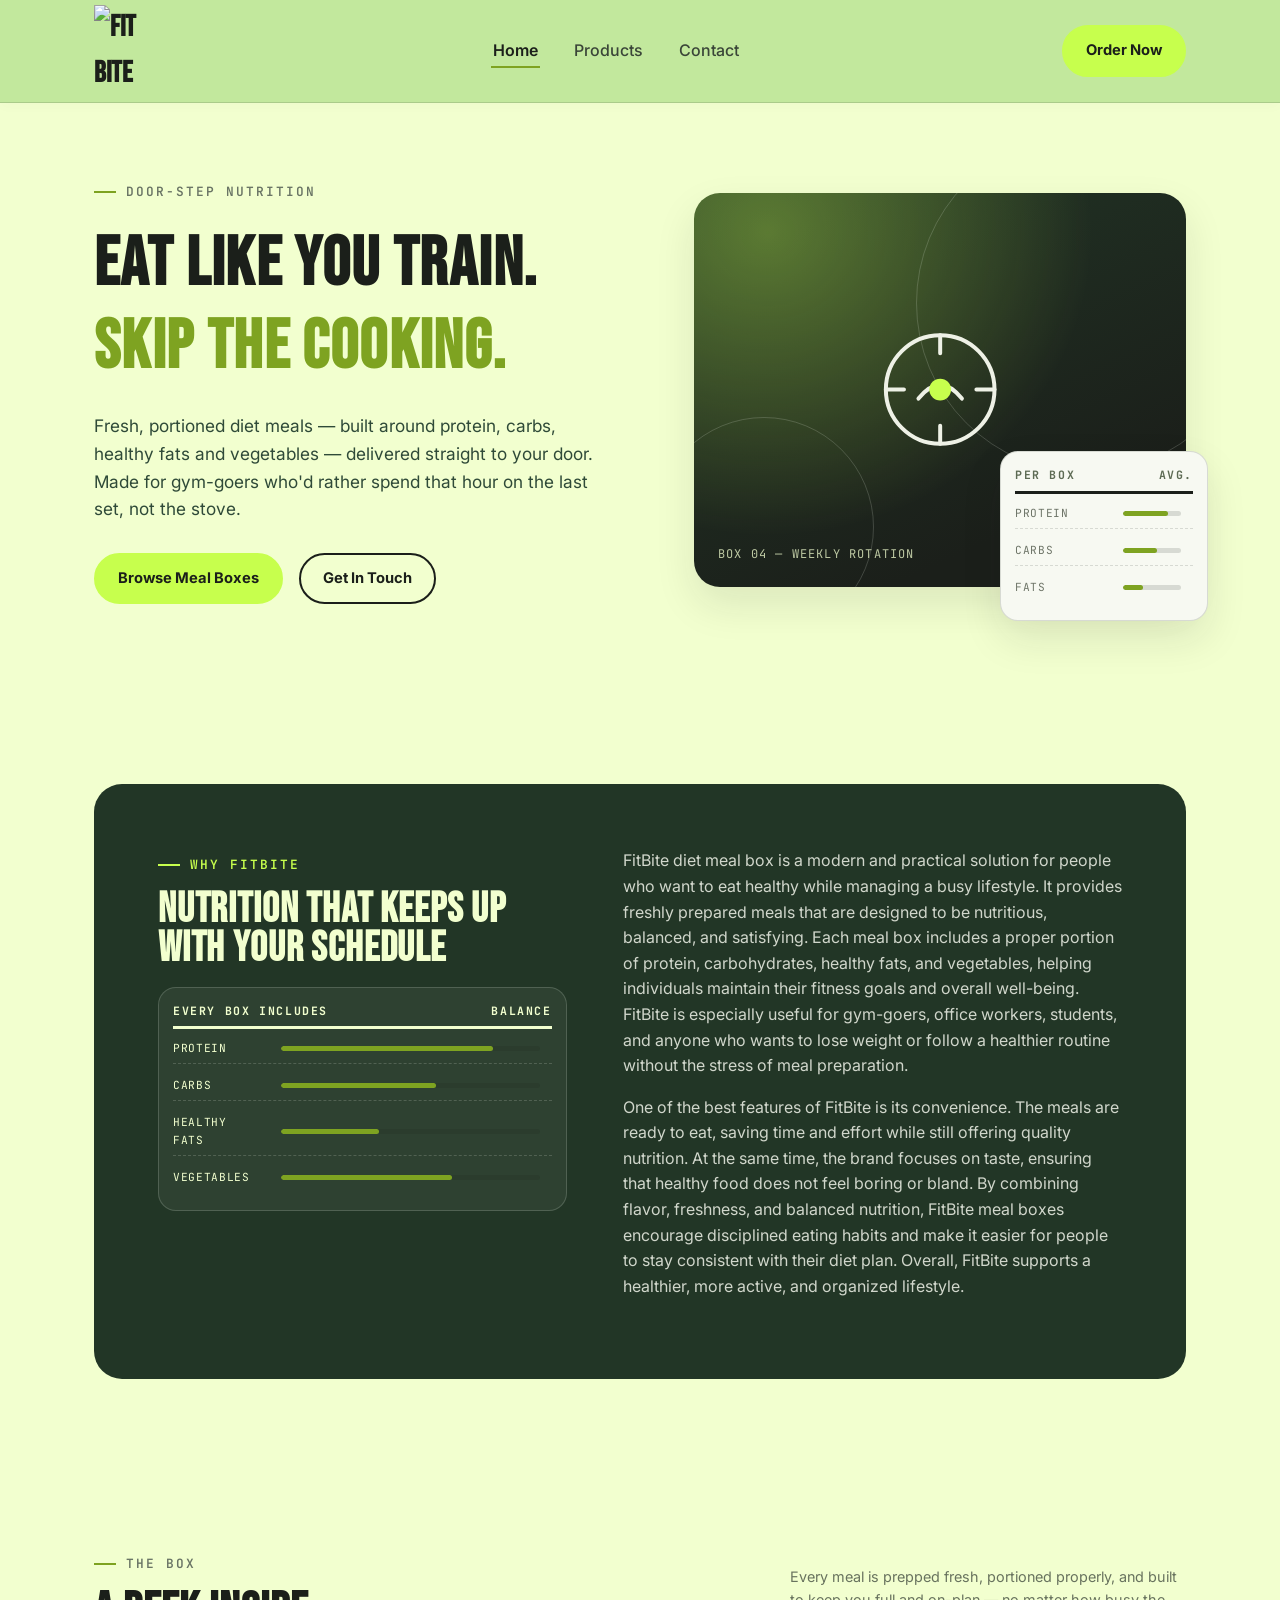
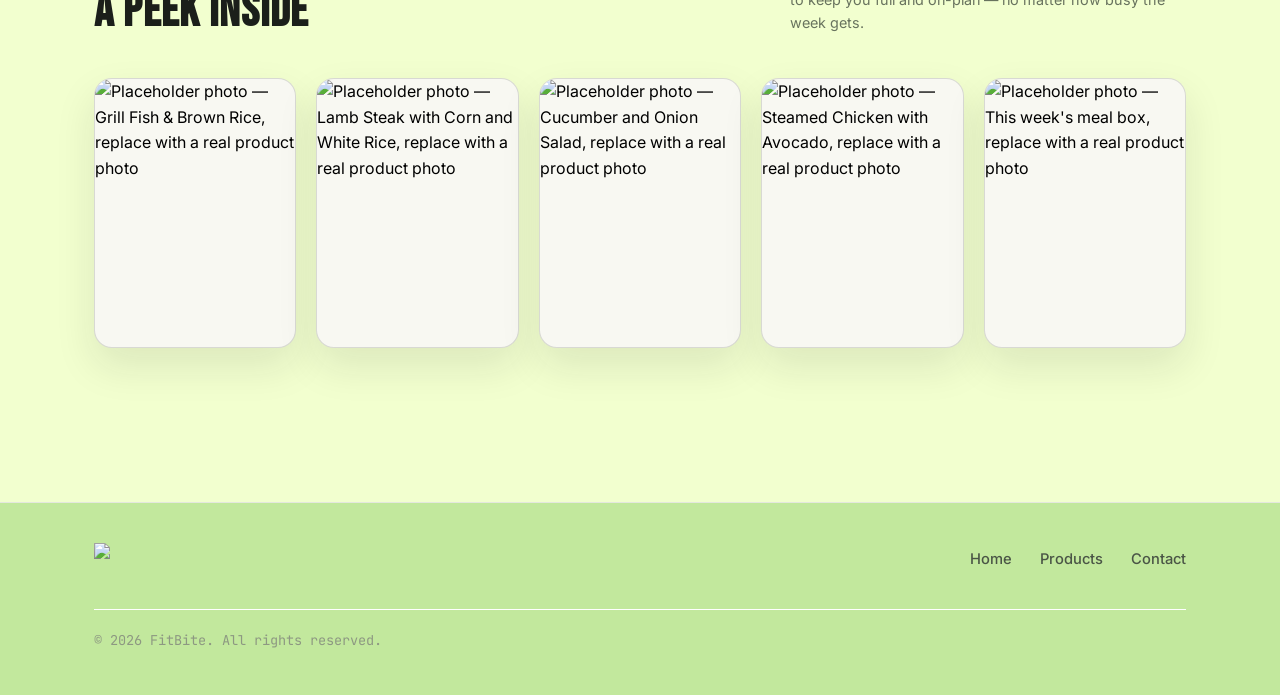
==== index.html @ e974fbd4 "Add files via upload" ====
<!DOCTYPE html>
<html lang="en">
<head>
<meta charset="UTF-8">
<meta name="viewport" content="width=device-width, initial-scale=1.0">
<title>FitBite — Diet Meals, Delivered to Your Door</title>
<link rel="stylesheet" href="styles.css">
</head>
<body>

<header class="site-header">
  <nav class="nav wrap" id="mainNav">
    <a href="index.html" class="logo">
      <img src="images/logo.png" alt="fit bite">
    </a>
    
    <!-- Hamburger button for mobile -->
    <button class="menu-toggle" id="menuToggle" aria-label="Toggle menu">☰</button>

    <ul class="nav-links" id="navLinks">
      <li><a href="index.html"  aria-current="page">Home</a></li>
      <li><a href="product.html">Products</a></li>
      <li><a href="contact.html">Contact</a></li>
    </ul>
    <div class="nav-cta" id="navCta">
      <a href="contact.html" class="btn btn-lime">Order Now</a>
    </div>
  </nav>
</header>

<main>

  <!-- ============================= HERO ============================= -->
  <section class="hero">
    <div class="wrap">
      <div class="hero-copy">
        <span class="eyebrow">Door-Step Nutrition</span>
        <h1>Eat like you train.<br><em>Skip the cooking.</em></h1>
        <p class="hero-sub">Fresh, portioned diet meals — built around protein, carbs, healthy fats and vegetables — delivered straight to your door. Made for gym-goers who'd rather spend that hour on the last set, not the stove.</p>
        <div class="hero-actions">
          <a href="product.html" class="btn btn-lime">Browse Meal Boxes</a>
          <a href="contact.html" class="btn btn-outline">Get In Touch</a>
        </div>
      </div>

      <div class="hero-visual">
        <div class="hero-box">
          <span class="ring r1"></span>
          <span class="ring r2"></span>
          <div class="glyph">
            <svg viewBox="0 0 100 100" fill="none" stroke="#EEF1E6" stroke-width="2.2">
              <circle cx="50" cy="50" r="30"/>
              <path d="M50 20 L50 30 M50 70 L50 80 M20 50 L30 50 M70 50 L80 50" stroke-linecap="round"/>
              <path d="M38 55 Q50 40 62 55" stroke-linecap="round"/>
              <circle cx="50" cy="50" r="6" fill="#C7FF4D" stroke="none"/>
            </svg>
          </div>
          <span class="cap">Box 04 — Weekly Rotation</span>
        </div>

        <div class="hero-macro-float macro-strip">
          <div class="macro-title"><span>Per Box</span><span>Avg.</span></div>
          <div class="macro-row"><span class="k">Protein</span><span class="bal"><span style="width:78%"></span></span></div>
          <div class="macro-row"><span class="k">Carbs</span><span class="bal"><span style="width:58%"></span></span></div>
          <div class="macro-row"><span class="k">Fats</span><span class="bal"><span style="width:34%"></span></span></div>
        </div>
      </div>
    </div>
  </section>

  

  <!-- ============================ ABOUT/STORY ============================ -->
  <section class="section">
    <div class="wrap">
      <div class="story">
        <div class="story-side">
          <span class="eyebrow">Why FitBite</span>
          <h2>Nutrition that keeps up with your schedule</h2>
          <div class="macro-strip">
            <div class="macro-title"><span>Every Box Includes</span><span>Balance</span></div>
            <div class="macro-row"><span class="k">Protein</span><span class="bal"><span style="width:82%"></span></span></div>
            <div class="macro-row"><span class="k">Carbs</span><span class="bal"><span style="width:60%"></span></span></div>
            <div class="macro-row"><span class="k">Healthy Fats</span><span class="bal"><span style="width:38%"></span></span></div>
            <div class="macro-row"><span class="k">Vegetables</span><span class="bal"><span style="width:66%"></span></span></div>
          </div>
        </div>

        <div class="story-copy">
          <p>FitBite diet meal box is a modern and practical solution for people who want to eat healthy while managing a busy lifestyle. It provides freshly prepared meals that are designed to be nutritious, balanced, and satisfying. Each meal box includes a proper portion of protein, carbohydrates, healthy fats, and vegetables, helping individuals maintain their fitness goals and overall well-being. FitBite is especially useful for gym-goers, office workers, students, and anyone who wants to lose weight or follow a healthier routine without the stress of meal preparation.</p>
          <p>One of the best features of FitBite is its convenience. The meals are ready to eat, saving time and effort while still offering quality nutrition. At the same time, the brand focuses on taste, ensuring that healthy food does not feel boring or bland. By combining flavor, freshness, and balanced nutrition, FitBite meal boxes encourage disciplined eating habits and make it easier for people to stay consistent with their diet plan. Overall, FitBite supports a healthier, more active, and organized lifestyle.</p>
        </div>
      </div>
    </div>
  </section>


  <!-- ============================ GALLERY ============================ -->
  <section class="section" id="gallery">
    <div class="wrap">
      <div class="section-head">
        <div>
          <span class="eyebrow">The Box</span>
          <h2>A peek inside</h2>
        </div>
        <p class="muted">Every meal is prepped fresh, portioned properly, and built to keep you full and on-plan — no matter how busy the week gets.</p>
      </div>

      <div class="gallery-grid">
        <button type="button" class="gcell" data-caption="Natural Fresh Orgranic">
          <img src="images/gallery1.jpg" alt="Placeholder photo — Grill Fish &amp; Brown Rice, replace with a real product photo">
          <!-- <span class="label">Grill Fish &amp; Rice</span> -->
          <span class="zoom-hint" aria-hidden="true">
            <svg viewBox="0 0 24 24" fill="none" stroke="#EEF1E6" stroke-width="2"><circle cx="11" cy="11" r="7"/><path d="M21 21l-4.3-4.3" stroke-linecap="round"/><path d="M11 8v6M8 11h6" stroke-linecap="round"/></svg>
          </span>
        </button>

        <button type="button" class="gcell" data-caption="Healthy and Delicious">
          <img src="images/gallery2.jpg" alt="Placeholder photo — Lamb Steak with Corn and White Rice, replace with a real product photo">
          <!-- <span class="label">Lamb Steak &amp; Corn</span> -->
          <span class="zoom-hint" aria-hidden="true">
            <svg viewBox="0 0 24 24" fill="none" stroke="#EEF1E6" stroke-width="2"><circle cx="11" cy="11" r="7"/><path d="M21 21l-4.3-4.3" stroke-linecap="round"/><path d="M11 8v6M8 11h6" stroke-linecap="round"/></svg>
          </span>
        </button>

        <button type="button" class="gcell" data-caption="Better Diet - Better Health">
          <img src="images/gallery3.jpg" alt="Placeholder photo — Cucumber and Onion Salad, replace with a real product photo">
          <!-- <span class="label">Cucumber Salad</span> -->
          <span class="zoom-hint" aria-hidden="true">
            <svg viewBox="0 0 24 24" fill="none" stroke="#EEF1E6" stroke-width="2"><circle cx="11" cy="11" r="7"/><path d="M21 21l-4.3-4.3" stroke-linecap="round"/><path d="M11 8v6M8 11h6" stroke-linecap="round"/></svg>
          </span>
        </button>

        <button type="button" class="gcell" data-caption="Eat Clean - Live Stronger Always">
          <img src="images/gallery4.jpg" alt="Placeholder photo — Steamed Chicken with Avocado, replace with a real product photo">
          <!-- <span class="label">Steamed Chicken &amp; Avocado</span> -->
          <span class="zoom-hint" aria-hidden="true">
            <svg viewBox="0 0 24 24" fill="none" stroke="#EEF1E6" stroke-width="2"><circle cx="11" cy="11" r="7"/><path d="M21 21l-4.3-4.3" stroke-linecap="round"/><path d="M11 8v6M8 11h6" stroke-linecap="round"/></svg>
          </span>
        </button>

        <button type="button" class="gcell" data-caption="Every diet we offer is healthy">
          <img src="images/gallery5.jpg" alt="Placeholder photo — This week's meal box, replace with a real product photo">
          <!-- <span class="label">This Week's Box</span> -->
          <span class="zoom-hint" aria-hidden="true">
            <svg viewBox="0 0 24 24" fill="none" stroke="#EEF1E6" stroke-width="2"><circle cx="11" cy="11" r="7"/><path d="M21 21l-4.3-4.3" stroke-linecap="round"/><path d="M11 8v6M8 11h6" stroke-linecap="round"/></svg>
          </span>
        </button>
      </div>
    </div>
  </section>

  <!-- Lightbox: enlarges the clicked gallery image -->
  <div class="lightbox" id="lightbox" hidden>
    <div class="lightbox-figure">
      <button type="button" class="lightbox-close" id="lightbox-close" aria-label="Close enlarged image">&times;</button>
      <img src="" alt="" id="lightbox-img">
      <p class="lightbox-caption" id="lightbox-caption"></p>
    </div>
  </div>

</main>

<footer class="site-footer">
  <div class="wrap">
    <div class="footer-grid">
      <div>
        <a href="index.html" class="logo">
          <img src="images/logo.png" style="max-width: 100px;">
        </a>
        <!-- <p class="muted" style="margin:0;max-width:32ch;">Diet meals, delivered. Built for the gym life.</p> -->
      </div>
      <ul class="footer-links">
        <li><a href="index.html">Home</a></li>
        <li><a href="product.html">Products</a></li>
        <li><a href="contact.html">Contact</a></li>
      </ul>
    </div>
    <p class="copyright">© 2026 FitBite. All rights reserved.</p>
  </div>
</footer>

<script>
(function () {
  var cells = document.querySelectorAll('.gcell');
  var lightbox = document.getElementById('lightbox');
  var lightboxImg = document.getElementById('lightbox-img');
  var lightboxCaption = document.getElementById('lightbox-caption');
  var closeBtn = document.getElementById('lightbox-close');
  var lastFocused = null;

  function openLightbox(cell) {
    var img = cell.querySelector('img');
    lastFocused = cell;
    lightboxImg.src = img.src;
    lightboxImg.alt = img.alt;
    lightboxCaption.textContent = cell.dataset.caption || '';
    lightbox.hidden = false;
    document.body.style.overflow = 'hidden';
    closeBtn.focus();
  }

  function closeLightbox() {
    lightbox.hidden = true;
    lightboxImg.src = '';
    document.body.style.overflow = '';
    if (lastFocused) lastFocused.focus();
  }

  cells.forEach(function (cell) {
    cell.addEventListener('click', function () { openLightbox(cell); });
  });

  closeBtn.addEventListener('click', closeLightbox);

  lightbox.addEventListener('click', function (e) {
    if (e.target === lightbox) closeLightbox();
  });

  document.addEventListener('keydown', function (e) {
    if (e.key === 'Escape' && !lightbox.hidden) closeLightbox();
  });
})();

 (function() {
    const toggleBtn = document.getElementById('menuToggle');
    const nav = document.getElementById('mainNav');

    if (toggleBtn && nav) {
      toggleBtn.addEventListener('click', function(e) {
        e.stopPropagation();
        nav.classList.toggle('active');
        // Update aria-expanded for accessibility (optional improvement)
        const expanded = nav.classList.contains('active');
        toggleBtn.setAttribute('aria-expanded', expanded);
      });

      // Close menu when clicking on a nav link (mobile friendly)
      const navLinks = document.querySelectorAll('.nav-links a, .nav-cta a');
      navLinks.forEach(link => {
        link.addEventListener('click', function() {
          if (window.innerWidth <= 768) {
            nav.classList.remove('active');
            toggleBtn.setAttribute('aria-expanded', 'false');
          }
        });
      });
    }
  })();
</script>

</body>
</html>
---- styles.css ----
/* ==========================================================================
   FitBite — design tokens
   Palette:  --bone (page bg), --ink (near-black text/dark sections),
             --basil (deep green, secondary dark), --lime (bright accent),
             --lime-deep (accent hover / on-light text), --steel (muted text)
   Type:     Bebas Neue = display/condensed headlines
             Inter      = body copy, UI
             JetBrains Mono = macro figures / "nutrition label" motif
   Signature: the macro-strip — a nutrition-facts-panel style block used
              across pages to tie every meal back to what's actually in it.
   ========================================================================== */

@import url('https://fonts.googleapis.com/css2?family=Bebas+Neue&family=Inter:wght@400;500;600;700;800&family=JetBrains+Mono:wght@400;500;600;700&display=swap');

:root{
  --bone: #f2ffcf;
  --bone-card: #F8F8F2;
  --ink: #1B1F1A;
  --basil: #223626;
  --basil-soft: #2F4A38;
  --lime: #C7FF4D;
  --lime-deep: #7EA321;
  --steel: #6E7568;
  --line: rgba(27,31,26,0.14);
  --shadow: 0 18px 40px rgba(27,31,26,0.10);

  --display: 'Bebas Neue', sans-serif;
  --body: 'Inter', sans-serif;
  --mono: 'JetBrains Mono', monospace;

  --max: 1180px;
}

*, *::before, *::after{ box-sizing: border-box; }
html{ scroll-behavior: smooth; }

body{
  margin: 0;
  background: var(--bone);
  color: var(--ink);
  font-family: var(--body);
  font-size: 16px;
  line-height: 1.6;
  -webkit-font-smoothing: antialiased;
}

img, svg{ display:block; max-width: 100%; }

a{ color: inherit; text-decoration: none; }

.wrap{
  max-width: var(--max);
  margin: 0 auto;
  padding: 0 32px;
}

h1, h2, h3, .display{
  font-family: var(--display);
  letter-spacing: 0.02em;
  text-transform: uppercase;
  line-height: 0.95;
  margin: 0;
  color: var(--ink);
}

.eyebrow{
  font-family: var(--mono);
  font-size: 0.78rem;
  letter-spacing: 0.18em;
  text-transform: uppercase;
  color: var(--lime-deep);
  display: inline-flex;
  align-items: center;
  gap: 10px;
  margin-bottom: 14px;
}
.eyebrow::before{
  content: "";
  width: 22px;
  height: 2px;
  background: var(--lime-deep);
  display: inline-block;
}

p{ margin: 0 0 1em 0; color: var(--ink); }
.muted{ color: var(--steel); }

:focus-visible{
  outline: 3px solid var(--lime-deep);
  outline-offset: 3px;
}

/* prefers-reduced-motion */
@media (prefers-reduced-motion: reduce){
  *{ animation: none !important; transition: none !important; scroll-behavior: auto !important; }
}

/* ---------------------------------- nav ---------------------------------- */

#mainNav .logo img {
    max-width: 75px;
    padding: 5px 0;
}

.site-header{
  position: sticky;
  top: 0;
  z-index: 50;
  background: rgba(238,241,230,0.92);
  backdrop-filter: blur(6px);
  border-bottom: 1px solid var(--line);
}
.nav{
  display: flex;
  align-items: center;
  justify-content: space-between;
  padding: 18px 0;
}
.logo{
  font-family: var(--display);
  font-size: 1.7rem;
  letter-spacing: 0.03em;
  display: flex;
  align-items: baseline;
  gap: 6px;
}
.logo .dot{ color: var(--lime-deep); }

.nav-links{
  display: flex;
  align-items: center;
  gap: 34px;
  list-style: none;
  margin: 0;
  padding: 0;
}
.nav-links a{
  font-weight: 600;
  font-size: 0.94rem;
  padding: 6px 2px;
  border-bottom: 2px solid transparent;
  transition: border-color 0.2s ease, color 0.2s ease;
}
.nav-links a:hover, .nav-links a[aria-current="page"]{
  border-color: var(--lime-deep);
}

.btn{
  display: inline-flex;
  align-items: center;
  gap: 8px;
  font-family: var(--body);
  font-weight: 700;
  font-size: 0.92rem;
  padding: 12px 22px;
  border-radius: 999px;
  border: 2px solid var(--ink);
  background: var(--ink);
  color: var(--bone);
  cursor: pointer;
  transition: transform 0.15s ease, background 0.2s ease, color 0.2s ease;
}
.btn:hover{ transform: translateY(-2px); }
.btn.btn-lime{
  background: var(--lime);
  border-color: var(--lime);
  color: var(--ink);
}
.btn.btn-lime:hover{ background: var(--lime-deep); border-color: var(--lime-deep); }
.btn.btn-outline{
  background: transparent;
  color: var(--ink);
}

.nav-cta{ display: flex; align-items: center; gap: 18px; }
.nav-toggle{ display: none; }

/* ---------------------------------- hero ---------------------------------- */
.hero{
  padding: 72px 0 96px;
}
.hero .wrap{
  display: grid;
  grid-template-columns: 1.05fr 0.95fr;
  gap: 56px;
  align-items: center;
}
.hero h1{
  font-size: clamp(2.6rem, 5.4vw, 4.6rem);
  margin-bottom: 22px;
}
.hero h1 em{
  font-style: normal;
  color: var(--lime-deep);
}
.hero-sub{
  font-size: 1.08rem;
  max-width: 46ch;
  color: var(--basil-soft);
}
.hero-actions{
  display: flex;
  gap: 16px;
  margin-top: 30px;
  flex-wrap: wrap;
}

.hero-visual{ position: relative; }
.hero-box{
  aspect-ratio: 4/3.2;
  border-radius: 26px;
  background:
    radial-gradient(120% 140% at 15% 10%, rgba(199,255,77,0.35), transparent 55%),
    linear-gradient(155deg, var(--basil) 0%, var(--ink) 78%);
  position: relative;
  overflow: hidden;
  box-shadow: var(--shadow);
}
.hero-box .ring{
  position: absolute;
  border-radius: 50%;
  border: 1.5px solid rgba(238,241,230,0.18);
}
.hero-box .ring.r1{ width: 340px; height: 340px; top: -60px; right: -70px; }
.hero-box .ring.r2{ width: 220px; height: 220px; bottom: -50px; left: -40px; }
.hero-box .glyph{
  position: absolute;
  inset: 0;
  display: flex;
  align-items: center;
  justify-content: center;
}
.hero-box .glyph svg{ width: 46%; height: 46%; }
.hero-box .cap{
  position: absolute;
  left: 24px;
  bottom: 22px;
  color: var(--bone);
  font-family: var(--mono);
  font-size: 0.75rem;
  letter-spacing: 0.1em;
  text-transform: uppercase;
  opacity: 0.75;
}

.hero-macro-float{
  position: absolute;
  right: -22px;
  bottom: -34px;
  width: 208px;
  box-shadow: var(--shadow);
}

/* ---------------------------- macro strip (signature) --------------------- */
.macro-strip{
  background: var(--bone-card);
  border: 1px solid var(--line);
  border-radius: 14px;
  padding: 14px 16px 10px;
  font-family: var(--mono);
}
.macro-strip .macro-title{
  font-family: var(--mono);
  font-weight: 700;
  font-size: 0.72rem;
  letter-spacing: 0.14em;
  text-transform: uppercase;
  border-bottom: 3px solid var(--ink);
  padding-bottom: 6px;
  margin-bottom: 6px;
  display: flex;
  justify-content: space-between;
}
.macro-row{
  display: flex;
  justify-content: space-between;
  align-items: center;
  font-size: 0.82rem;
  padding: 5px 0;
  border-bottom: 1px dashed var(--line);
}
.macro-row:last-child{ border-bottom: none; }
.macro-row .bal{
  flex: 1;
  margin: 0 12px;
  height: 5px;
  background: var(--line);
  border-radius: 999px;
  overflow: hidden;
}
.macro-row .bal span{
  display: block;
  height: 100%;
  background: var(--lime-deep);
  border-radius: 999px;
}

/* ------------------------------- gallery ---------------------------------- */
.section{ padding: 84px 0; }
.section-head{
  display: flex;
  align-items: flex-end;
  justify-content: space-between;
  gap: 24px;
  margin-bottom: 44px;
  flex-wrap: wrap;
}
.section-head h2{ font-size: clamp(2rem, 4vw, 3rem); }
.section-head p{ max-width: 44ch; margin: 0; }

.gallery-grid{
  display: grid;
  grid-template-columns: repeat(5, 1fr);
  gap: 20px;
}
.gcell{
  appearance: none;
  font: inherit;
  text-align: left;
  position: relative;
  display: block;
  width: 100%;
  aspect-ratio: 3 / 4;
  border-radius: 18px;
  overflow: hidden;
  border: 1px solid var(--line);
  background: var(--bone-card);
  padding: 0;
  cursor: zoom-in;
  box-shadow: var(--shadow);
  transition: transform 0.3s ease;
}
.gcell:hover, .gcell:focus-visible{ transform: translateY(-6px); }
.gcell img{
  width: 100%;
  height: 100%;
  object-fit: cover;
  display: block;
  transition: transform 0.4s ease;
}
.gcell:hover img{ transform: scale(1.05); }
.gcell .label{
  position: absolute;
  left: 14px;
  bottom: 14px;
  color: var(--bone);
  font-family: var(--mono);
  font-size: 0.7rem;
  letter-spacing: 0.06em;
  text-transform: uppercase;
  background: rgba(27,31,26,0.4);
  padding: 6px 10px;
  border-radius: 999px;
  backdrop-filter: blur(3px);
  max-width: calc(100% - 28px);
}
.gcell .zoom-hint{
  position: absolute;
  top: 12px;
  right: 12px;
  width: 30px;
  height: 30px;
  border-radius: 50%;
  background: rgba(27,31,26,0.4);
  backdrop-filter: blur(3px);
  display: flex;
  align-items: center;
  justify-content: center;
  opacity: 0;
  transition: opacity 0.25s ease;
}
.gcell:hover .zoom-hint, .gcell:focus-visible .zoom-hint{ opacity: 1; }
.gcell .zoom-hint svg{ width: 15px; height: 15px; }

/* ----------------------------- gallery lightbox ---------------------------- */
.lightbox{
  position: fixed;
  inset: 0;
  z-index: 300;
  background: rgba(20,23,19,0.92);
  display: flex;
  align-items: center;
  justify-content: center;
  padding: 48px 24px;
  backdrop-filter: blur(4px);
}
.lightbox[hidden]{ display: none; }
.lightbox-figure{
  position: relative;
  max-width: min(92vw, 640px);
  max-height: 88vh;
}
.lightbox-figure img{
  display: block;
  width: auto;
  height: auto;
  max-width: min(92vw, 640px);
  max-height: 80vh;
  border-radius: 20px;
  box-shadow: 0 30px 70px rgba(0,0,0,0.45);
}
.lightbox-caption{
  margin-top: 14px;
  text-align: center;
  color: var(--bone);
  font-family: var(--mono);
  font-size: 0.8rem;
  letter-spacing: 0.08em;
  text-transform: uppercase;
  opacity: 0.85;
}
.lightbox-close{
  position: absolute;
  top: -18px;
  right: -18px;
  width: 42px;
  height: 42px;
  border-radius: 50%;
  border: none;
  background: var(--lime);
  color: var(--ink);
  font-size: 1.5rem;
  line-height: 1;
  cursor: pointer;
  display: flex;
  align-items: center;
  justify-content: center;
  box-shadow: var(--shadow);
}
.lightbox-close:hover{ background: var(--lime-deep); }

/* ------------------------------- about/story ------------------------------ */
.story{
  background: var(--basil);
  color: var(--bone);
  border-radius: 28px;
  padding: 64px;
  display: grid;
  grid-template-columns: 0.9fr 1.1fr;
  gap: 56px;
}
.story h2{ color: var(--bone); font-size: clamp(1.9rem, 3.6vw, 2.6rem); margin-bottom: 18px; }
.story p{ color: rgba(238,241,230,0.86); }
.story .eyebrow{ color: var(--lime); }
.story .eyebrow::before{ background: var(--lime); }
.story-copy p + p{ margin-top: 1em; }
.story-side .macro-strip{
  background: rgba(238,241,230,0.06);
  border-color: rgba(238,241,230,0.18);
}
.story-side .macro-strip .macro-title{ color: var(--bone); border-color: var(--bone); }
.story-side .macro-row{ color: var(--bone); border-color: rgba(238,241,230,0.18); }

/* --------------------------------- footer --------------------------------- */
.site-footer{
  border-top: 1px solid var(--line);
  padding: 46px 0 32px;
  margin-top: 40px;
}
.footer-grid{
  display: flex;
  justify-content: space-between;
  align-items: flex-start;
  gap: 24px;
  flex-wrap: wrap;
}
.footer-grid .logo{ margin-bottom: 8px; }
.footer-links{
  display: flex;
  gap: 28px;
  list-style: none;
  padding: 0;
  margin: 0;
}
.footer-links a{ font-size: 0.92rem; font-weight: 600; color: var(--steel); }
.footer-links a:hover{ color: var(--ink); }
.copyright{
  margin-top: 34px;
  font-size: 0.8rem;
  color: var(--steel);
  font-family: var(--mono);
}

/* ------------------------------ product page ------------------------------ */
.page-header{
  padding: 64px 0 20px;
  text-align: left;
}
.page-header h1{ font-size: clamp(2.4rem, 5vw, 4rem); }

.product-grid{
  display: grid;
  grid-template-columns: repeat(2, 1fr);
  gap: 28px;
  padding-bottom: 20px;
}
.product-card{
  background: var(--bone-card);
  border: 1px solid var(--line);
  border-radius: 22px;
  overflow: hidden;
  box-shadow: var(--shadow);
/*  display: flex;*/
/*  flex-direction: column;*/
/*  transition: transform 0.25s ease;*/
  display: grid;
  grid-column: span 2;
}
.product-card:hover{ transform: translateY(-5px); }
.product-visual{
  aspect-ratio: 16/10;
  position: relative;
  display: flex;
  align-items: flex-end;
  padding: 20px;
}
.product-visual svg{ position: absolute; top: 20px; right: 20px; width: 64px; height: 64px; opacity: 0.92; }
.product-visual .tag{
  font-family: var(--mono);
  font-size: 0.72rem;
  letter-spacing: 0.1em;
  text-transform: uppercase;
  color: var(--bone);
  background: rgba(27,31,26,0.35);
  padding: 6px 12px;
  border-radius: 999px;
}
.product-body{ padding: 26px 26px 28px; display: flex; flex-direction: column; gap: 16px; flex: 1; }
.product-body h3{ font-size: 1.7rem; }
.product-body p{ color: var(--basil-soft); margin: 0; }


.story .macro-row .k{ width: 84px; flex-shrink: 0; color: var(--bone); }

.macro-row .k{ width: 84px; flex-shrink: 0; color: var(--steel); text-transform: uppercase; letter-spacing: 0.06em; font-size: 0.7rem; }

.menu-note{
  font-family: var(--mono);
  font-size: 0.78rem;
  color: var(--steel);
  padding: 6px 0 40px;
}

/* -------------------------------- contact page ----------------------------- */
.contact-wrap{
  display: grid;
  grid-template-columns: 1.15fr 0.85fr;
  gap: 40px;
  padding-bottom: 90px;
}
.contact-card{
  background: var(--bone-card);
  border: 1px solid var(--line);
  border-radius: 24px;
  padding: 44px;
  box-shadow: var(--shadow);
}
.contact-card h2{ font-size: 2rem; margin-bottom: 6px; }
.form-row{ display: grid; grid-template-columns: 1fr 1fr; gap: 20px; }
.field{ margin-bottom: 22px; }
.field label{
  display: block;
  font-family: var(--mono);
  font-size: 0.72rem;
  letter-spacing: 0.1em;
  text-transform: uppercase;
  color: var(--steel);
  margin-bottom: 8px;
}
.field input,
.field select,
.field textarea{
  width: 100%;
  font-family: var(--body);
  font-size: 0.98rem;
  padding: 13px 14px;
  border-radius: 10px;
  border: 1.5px solid var(--line);
  background: var(--bone);
  color: var(--ink);
  transition: border-color 0.2s ease;
}
.field input:focus,
.field select:focus,
.field textarea:focus{
  border-color: var(--lime-deep);
  outline: none;
}
.field textarea{ resize: vertical; min-height: 130px; }

.contact-info{
  background: var(--basil);
  color: var(--bone);
  border-radius: 24px;
  padding: 40px 36px;
  height: fit-content;
}
.contact-info .macro-title{ color: var(--bone); border-color: var(--bone); }
.contact-info .eyebrow{ color: var(--lime); }
.contact-info .eyebrow::before{ background: var(--lime); }
.info-list{ list-style: none; margin: 22px 0 0; padding: 0; }
.info-list li{
  display: flex;
  justify-content: space-between;
  gap: 12px;
  padding: 12px 0;
  border-bottom: 1px dashed rgba(238,241,230,0.22);
  font-size: 0.92rem;
}
.info-list li:last-child{ border-bottom: none; }
.info-list .k{
  font-family: var(--mono);
  font-size: 0.7rem;
  letter-spacing: 0.1em;
  text-transform: uppercase;
  color: var(--lime);
}
.info-list .v{ text-align: right; color: rgba(238,241,230,0.9); }



.product-body p.price {
    font-family: var(--display);
    letter-spacing: 0.02em;
    text-transform: uppercase;
    font-size: 1.7rem;
}

/* ---------------------------------- responsive ----------------------------- */
@media (max-width: 900px){
  .hero .wrap{ grid-template-columns: 1fr; }
  .hero-macro-float{ position: static; width: 100%; margin-top: 22px; }
  .story{ grid-template-columns: 1fr; padding: 40px 26px; }
  .product-grid{ grid-template-columns: 1fr; }
  .contact-wrap{ grid-template-columns: 1fr; }
  .form-row{ grid-template-columns: 1fr; }
  .gallery-grid{ grid-template-columns: repeat(3, 1fr); }
}

@media (max-width: 620px){
  .gallery-grid{ grid-template-columns: repeat(2, 1fr); }
}

@media (max-width: 720px){
  .nav-links{ display: none; }
  .footer-grid{ flex-direction: column; }
}











/* ===== GLOBAL RESET & VARIABLES ===== */
 

    .wrap {
      max-width: 1140px;
      margin: 0 auto;
      padding: 0 24px;
    }

    /* ===== TYPOGRAPHY ===== */
    .logo {
      font-size: 1.8rem;
      font-weight: 700;
      text-decoration: none;
      color: #1b1f1a;
      letter-spacing: -0.5px;
      display: inline-block;
    }

    .dot {
      color: #9fcc3b; /* lime accent */
    }
/*
    .btn {
      display: inline-block;
      padding: 10px 24px;
      border-radius: 40px;
      font-weight: 600;
      text-decoration: none;
      transition: 0.2s ease;
      font-size: 0.95rem;
      border: none;
      cursor: pointer;
    }

    .btn-lime {
      background: #9fcc3b;
      color: #1b1f1a;
    }

    .btn-lime:hover {
      background: #8bb52e;
    }*/

    /* ===== HEADER & NAVIGATION (RESPONSIVE) ===== */
    .site-header {
      background: #c2e89d;
/*      padding: 16px 0;*/
      box-shadow: 0 4px 12px rgba(0,0,0,0.02);
      position: sticky;
      top: 0;
      z-index: 10;
    }

    .nav {
      display: flex;
      align-items: center;
      justify-content: space-between;
      flex-wrap: wrap;
    }

    .nav-links {
      display: flex;
      list-style: none;
      gap: 32px;
      align-items: center;
    }

    .nav-links a {
      text-decoration: none;
      color: #3a4538;
      font-weight: 500;
      font-size: 1rem;
      transition: color 0.2s;
    }

    .nav-links a:hover,
    .nav-links a[aria-current="page"] {
      color: #1b1f1a;
      font-weight: 600;
    }

    .nav-cta {
      display: flex;
      align-items: center;
    }

    /* Hamburger menu (hidden on desktop) */
    .menu-toggle {
      display: none;
      background: none;
      border: none;
      font-size: 2rem;
      cursor: pointer;
      color: #1b1f1a;
      padding: 0 8px;
      line-height: 1;
    }

    /* Responsive behavior */
    @media (max-width: 768px) {
      .menu-toggle {
        display: block;
      }

      .nav-links,
      .nav-cta {
        display: none;
        width: 100%;
        flex-basis: 100%;
        flex-direction: column;
        align-items: flex-start;
        gap: 16px;
        margin-top: 20px;
        padding-top: 16px;
        border-top: 1px solid #e0e3da;
      }

      .nav.active .nav-links,
      .nav.active .nav-cta {
        display: flex;
      }

      .nav-cta {
        align-items: flex-start;
      }

      .nav-links {
        gap: 12px;
      }
    }

    /* ===== PAGE HEADER ===== */
    .page-header {
      padding: 40px 0 20px;
    }

    .eyebrow {
      text-transform: uppercase;
      letter-spacing: 2px;
      font-size: 0.8rem;
      font-weight: 600;
      color: #6a7565;
    }

    h1 {
      font-size: 2.8rem;
      font-weight: 700;
      line-height: 1.2;
      margin-top: 8px;
    }

    .menu-note {
      color: #4a5546;
      margin-bottom: 36px;
      font-size: 1rem;
      max-width: 700px;
      border-left: 4px solid #9fcc3b;
      padding-left: 18px;
    }

    /* ===== PRODUCT GRID ===== */
    .product-grid {
      display: grid;
      grid-template-columns: repeat(auto-fit, minmax(260px, 1fr));
      gap: 32px;
      margin-top: 12px;
    }

    .product-card {
      background: #ffffff;
      border-radius: 28px;
      padding: 20px;
      box-shadow: 0 10px 20px rgba(0,0,0,0.04);
      transition: transform 0.2s;
/*      display: flex;*/
/*      flex-direction: column;*/
      display: grid;
    grid-column: span 2;
    grid-auto-flow: column;
    }

    .product-card:hover {
      transform: translateY(-5px);
    }

    /* ===== FIXED IMAGE CONTAINER (EQUAL SIZES, IMMUNE TO IMAGE REPLACEMENT) ===== */
    .product-visual {
      width: 100%;
      aspect-ratio: 1 / 1;        /* perfect square, forces equal dimensions */
      border-radius: 20px;
      overflow: hidden;
      background: #f1f4ec;
      display: flex;
      align-items: center;
      justify-content: center;
      margin-bottom: 18px;
      position: relative;
    }

    /* Image fills container, crops to cover, maintains consistency */
    .product-visual img {
      width: 100%;
      height: 100%;
      object-fit: cover;          /* crops uniformly, no distortion */
      display: block;
      transition: transform 0.3s ease;
    }

    /* Optional subtle zoom on hover */
    .product-visual:hover img {
      transform: scale(1.03);
    }

    /* Background variants remain for fallback, but images cover them */
    .v1 { background: #eef3e4; }
    .v2 { background: #f5efe2; }
    .v3 { background: #e6f0e8; }
    .v4 { background: #eae8db; }

    .product-body h3 {
      font-size: 2.4rem;
      font-weight: 650;
      margin-bottom: 8px;
    }

    .product-body p {
      color: #4a5546;
      font-size: 0.9rem;
      margin-bottom: 22px;
      line-height: 1.5;
    }

    /* Macro strip */
    .macro-strip {
      margin-top: auto;
      background: #f7f9f2;
      border-radius: 18px;
      padding: 14px 14px 10px;
    }

    .macro-title {
      display: flex;
      justify-content: space-between;
      font-size: 0.7rem;
      text-transform: uppercase;
      letter-spacing: 0.6px;
      font-weight: 600;
      color: #5d6b54;
      margin-bottom: 10px;
    }

    .macro-row {
      display: flex;
      align-items: center;
      gap: 12px;
      margin-bottom: 8px;
      font-size: 0.8rem;
    }

   /* .macro-row .k {
      width: 70px;
      font-weight: 500;
      color: #2e382c;
    }*/

    .bal {
      flex: 1;
      height: 6px;
      background: #dfe6d8;
      border-radius: 10px;
      overflow: hidden;
    }

    .bal span {
      display: block;
      height: 100%;
      background: #9fcc3b;
      border-radius: 10px;
      width: 0%;
    }

    /* ===== FOOTER ===== */
    .site-footer {
      margin-top: 70px;
      padding: 40px 0 30px;
      background: #c2e89d;
      border-top: 1px solid #e4e8de;
    }

    .footer-grid {
      display: flex;
      justify-content: space-between;
      align-items: flex-start;
      flex-wrap: wrap;
      align-items: center;
      gap: 30px;
      margin-bottom: 30px;
    }

    .footer-links {
      list-style: none;
      display: flex;
      gap: 28px;
    }

    .footer-links a {
      text-decoration: none;
      color: #4a5546;
      font-weight: 500;
    }

    .muted {
      color: #68735e;
      font-size: 0.9rem;
    }

    .copyright {
      color: #8d9882;
      font-size: 0.85rem;
      border-top: 1px solid #fff;
      padding-top: 20px;
      text-align: left;
    }

    @media (max-width: 600px) {
      h1 {
        font-size: 2.2rem;
      }
      .footer-grid {
        flex-direction: column;
      }

      .product-card {
        grid-auto-flow: row;
      }

      .contact-card {
        padding: 24px 14px;
      }
    }
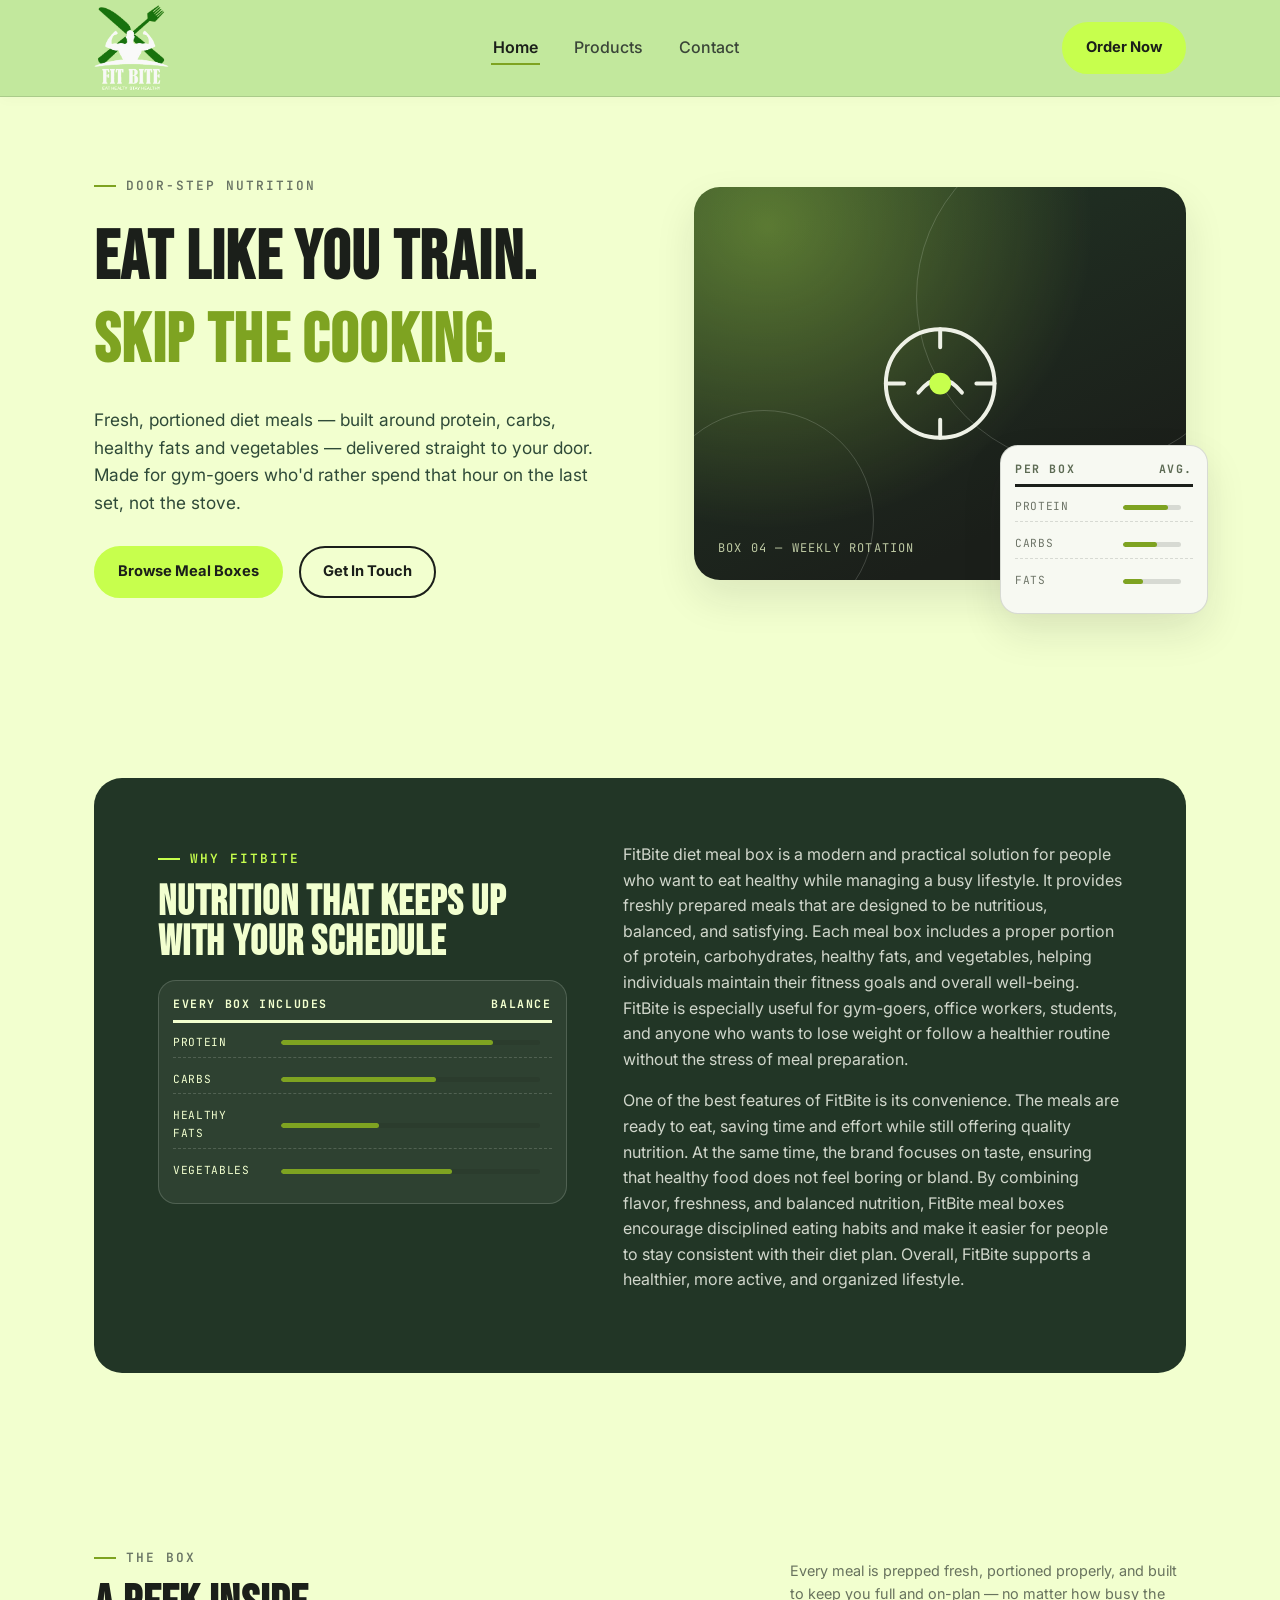
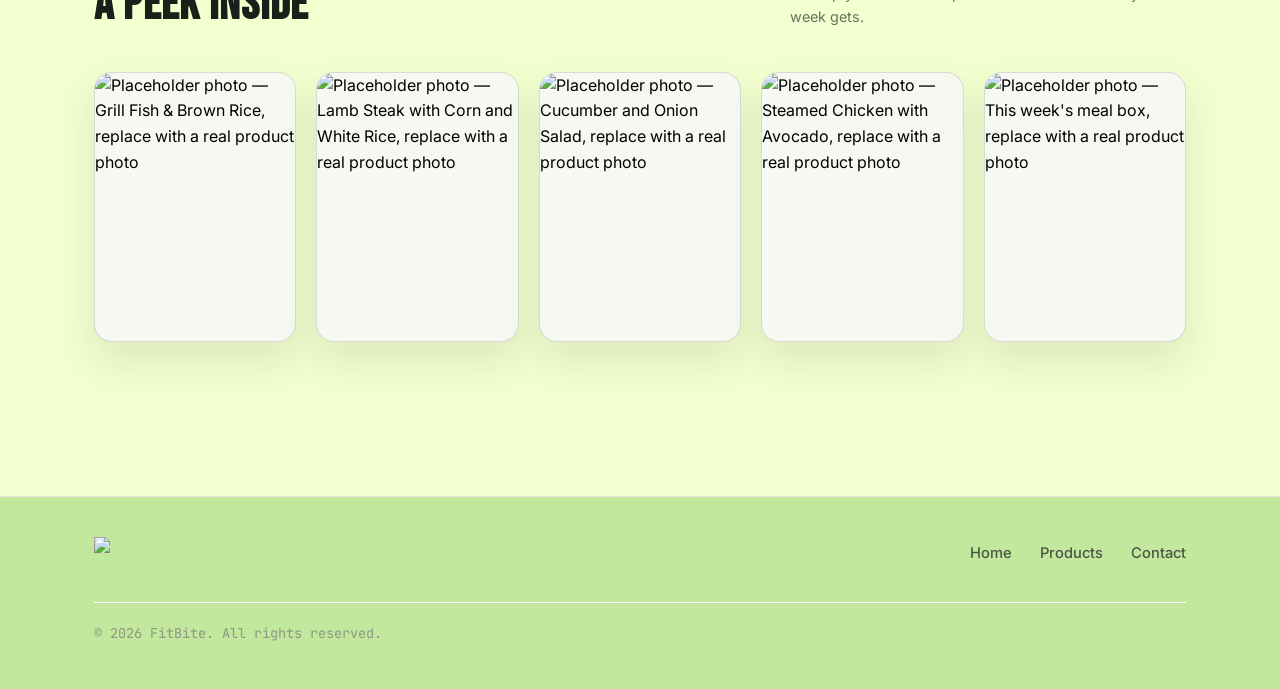
==== commit 79b540bb: "Update index.html" ====
--- a/index.html
+++ b/index.html
@@ -11,7 +11,7 @@
 <header class="site-header">
   <nav class="nav wrap" id="mainNav">
     <a href="index.html" class="logo">
-      <img src="images/logo.png" alt="fit bite">
+      <img src="https://alijaun36.github.io/fitbite/logo.png" alt="fit bite">
     </a>
     
     <!-- Hamburger button for mobile -->
@@ -250,4 +250,4 @@
 </script>
 
 </body>
-</html>+</html>
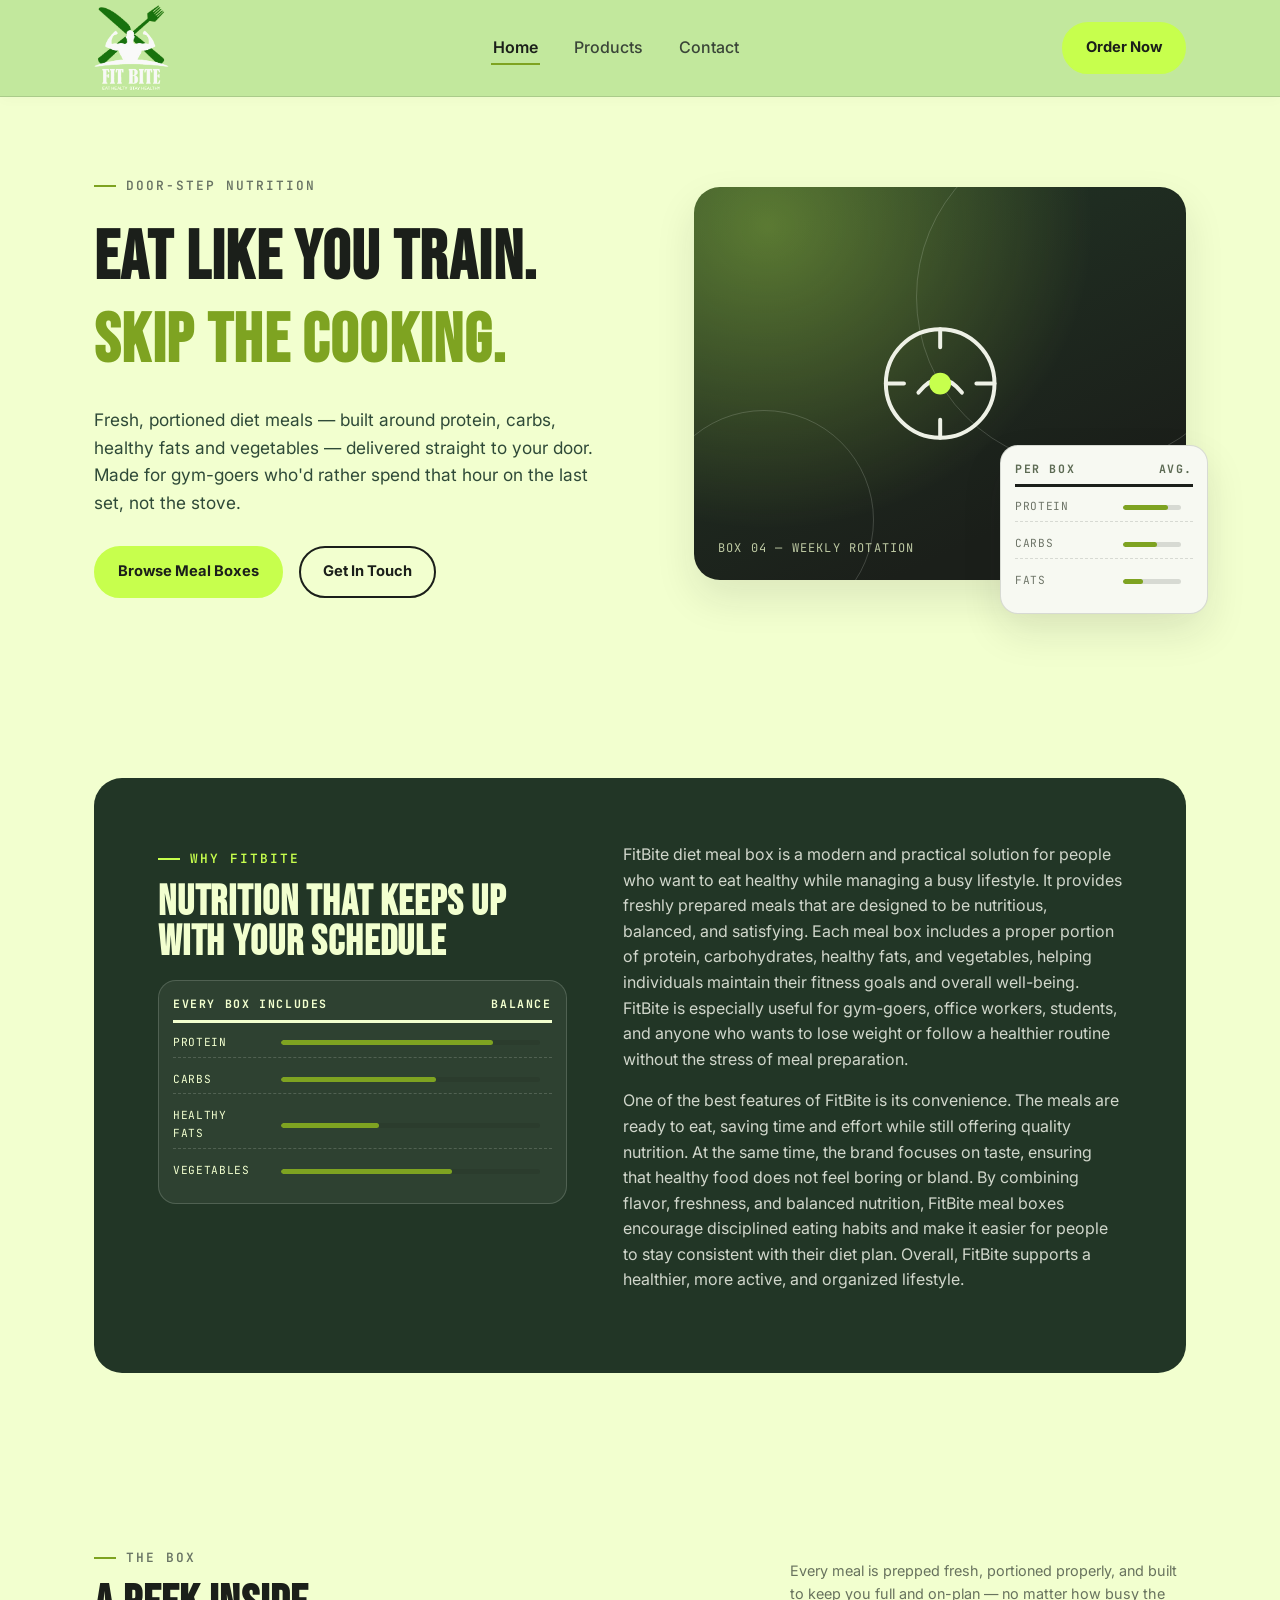
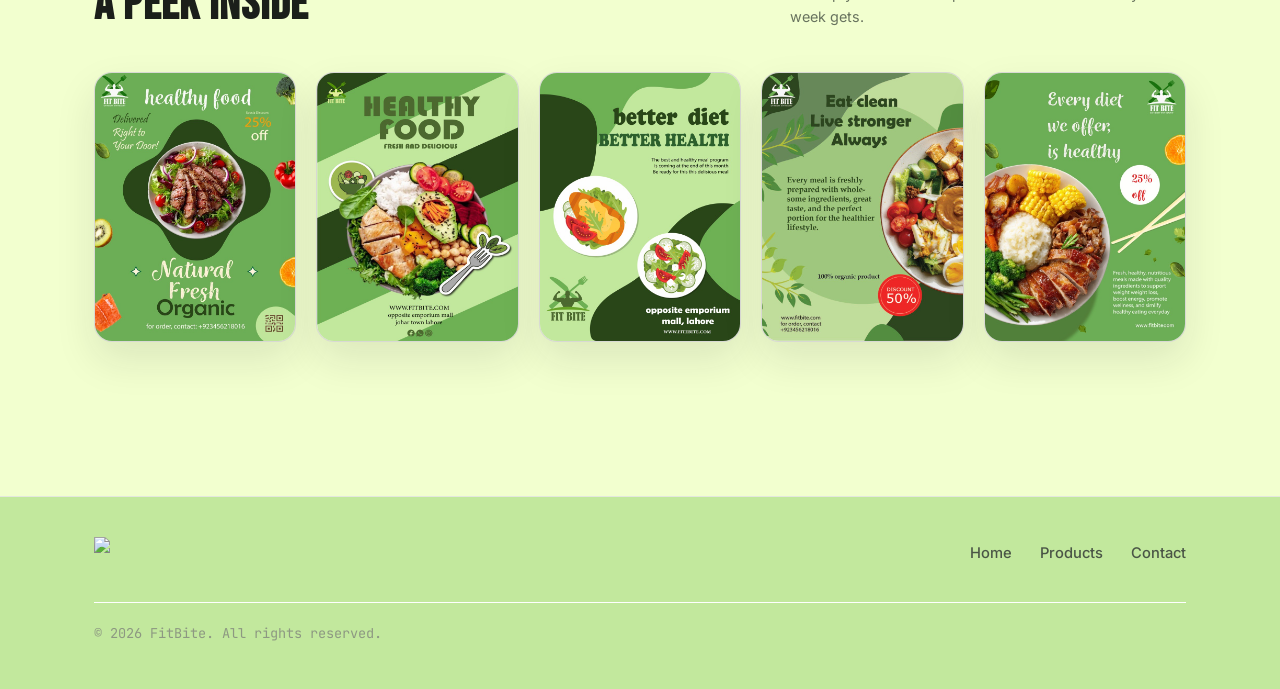
==== commit fab8e6e6: "Update index.html" ====
--- a/index.html
+++ b/index.html
@@ -108,7 +108,7 @@
 
       <div class="gallery-grid">
         <button type="button" class="gcell" data-caption="Natural Fresh Orgranic">
-          <img src="images/gallery1.jpg" alt="Placeholder photo — Grill Fish &amp; Brown Rice, replace with a real product photo">
+          <img src="https://alijaun36.github.io/fitbite/gallery1.jpg" alt="Placeholder photo — Grill Fish &amp; Brown Rice, replace with a real product photo">
           <!-- <span class="label">Grill Fish &amp; Rice</span> -->
           <span class="zoom-hint" aria-hidden="true">
             <svg viewBox="0 0 24 24" fill="none" stroke="#EEF1E6" stroke-width="2"><circle cx="11" cy="11" r="7"/><path d="M21 21l-4.3-4.3" stroke-linecap="round"/><path d="M11 8v6M8 11h6" stroke-linecap="round"/></svg>
@@ -116,7 +116,7 @@
         </button>
 
         <button type="button" class="gcell" data-caption="Healthy and Delicious">
-          <img src="images/gallery2.jpg" alt="Placeholder photo — Lamb Steak with Corn and White Rice, replace with a real product photo">
+          <img src="https://alijaun36.github.io/fitbite/gallery2.jpg" alt="Placeholder photo — Lamb Steak with Corn and White Rice, replace with a real product photo">
           <!-- <span class="label">Lamb Steak &amp; Corn</span> -->
           <span class="zoom-hint" aria-hidden="true">
             <svg viewBox="0 0 24 24" fill="none" stroke="#EEF1E6" stroke-width="2"><circle cx="11" cy="11" r="7"/><path d="M21 21l-4.3-4.3" stroke-linecap="round"/><path d="M11 8v6M8 11h6" stroke-linecap="round"/></svg>
@@ -124,7 +124,7 @@
         </button>
 
         <button type="button" class="gcell" data-caption="Better Diet - Better Health">
-          <img src="images/gallery3.jpg" alt="Placeholder photo — Cucumber and Onion Salad, replace with a real product photo">
+          <img src="https://alijaun36.github.io/fitbite/gallery3.jpg" alt="Placeholder photo — Cucumber and Onion Salad, replace with a real product photo">
           <!-- <span class="label">Cucumber Salad</span> -->
           <span class="zoom-hint" aria-hidden="true">
             <svg viewBox="0 0 24 24" fill="none" stroke="#EEF1E6" stroke-width="2"><circle cx="11" cy="11" r="7"/><path d="M21 21l-4.3-4.3" stroke-linecap="round"/><path d="M11 8v6M8 11h6" stroke-linecap="round"/></svg>
@@ -132,7 +132,7 @@
         </button>
 
         <button type="button" class="gcell" data-caption="Eat Clean - Live Stronger Always">
-          <img src="images/gallery4.jpg" alt="Placeholder photo — Steamed Chicken with Avocado, replace with a real product photo">
+          <img src="https://alijaun36.github.io/fitbite/gallery4.jpg" alt="Placeholder photo — Steamed Chicken with Avocado, replace with a real product photo">
           <!-- <span class="label">Steamed Chicken &amp; Avocado</span> -->
           <span class="zoom-hint" aria-hidden="true">
             <svg viewBox="0 0 24 24" fill="none" stroke="#EEF1E6" stroke-width="2"><circle cx="11" cy="11" r="7"/><path d="M21 21l-4.3-4.3" stroke-linecap="round"/><path d="M11 8v6M8 11h6" stroke-linecap="round"/></svg>
@@ -140,7 +140,7 @@
         </button>
 
         <button type="button" class="gcell" data-caption="Every diet we offer is healthy">
-          <img src="images/gallery5.jpg" alt="Placeholder photo — This week's meal box, replace with a real product photo">
+          <img src="https://alijaun36.github.io/fitbite/gallery5.jpg" alt="Placeholder photo — This week's meal box, replace with a real product photo">
           <!-- <span class="label">This Week's Box</span> -->
           <span class="zoom-hint" aria-hidden="true">
             <svg viewBox="0 0 24 24" fill="none" stroke="#EEF1E6" stroke-width="2"><circle cx="11" cy="11" r="7"/><path d="M21 21l-4.3-4.3" stroke-linecap="round"/><path d="M11 8v6M8 11h6" stroke-linecap="round"/></svg>
@@ -171,9 +171,9 @@
         <!-- <p class="muted" style="margin:0;max-width:32ch;">Diet meals, delivered. Built for the gym life.</p> -->
       </div>
       <ul class="footer-links">
-        <li><a href="index.html">Home</a></li>
-        <li><a href="product.html">Products</a></li>
-        <li><a href="contact.html">Contact</a></li>
+        <li><a href="https://alijaun36.github.io/fitbite/index.html">Home</a></li>
+        <li><a href="https://alijaun36.github.io/fitbite/product.html">Products</a></li>
+        <li><a href="https://alijaun36.github.io/fitbite/contact.html">Contact</a></li>
       </ul>
     </div>
     <p class="copyright">© 2026 FitBite. All rights reserved.</p>
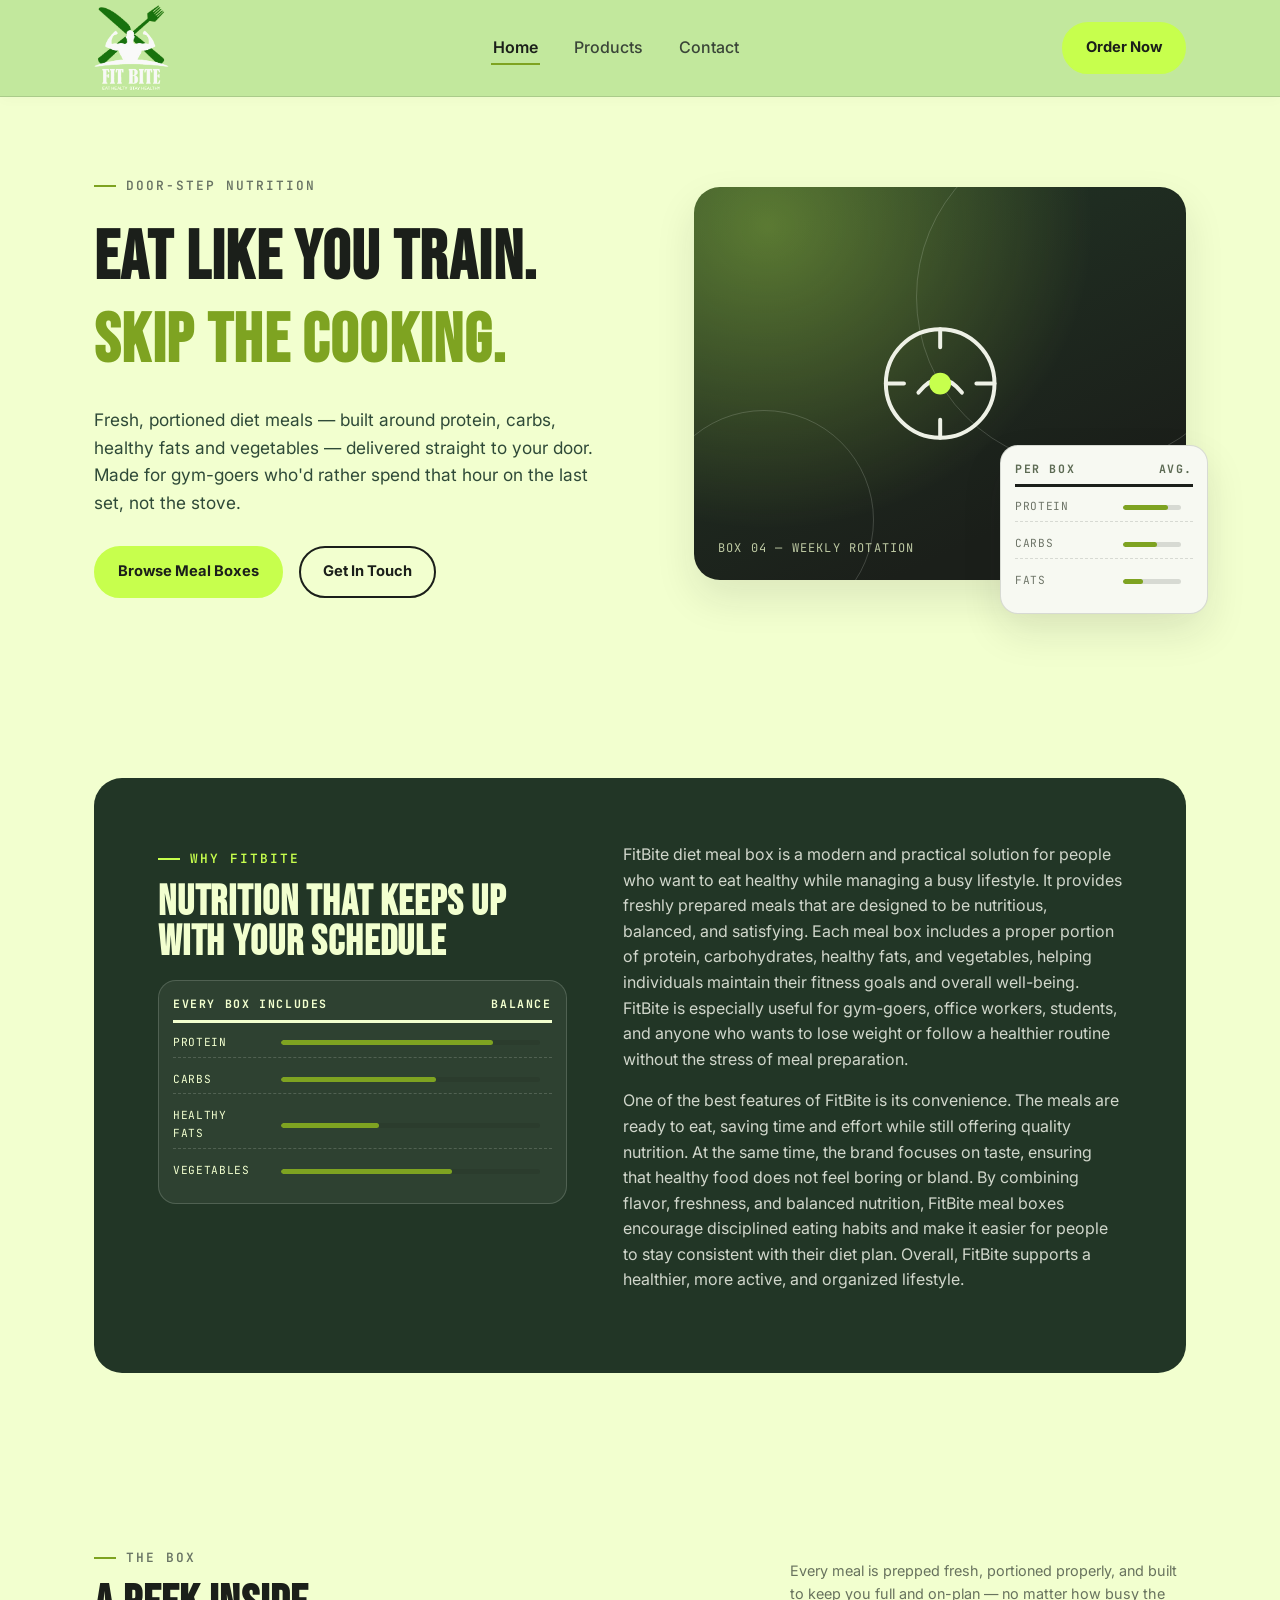
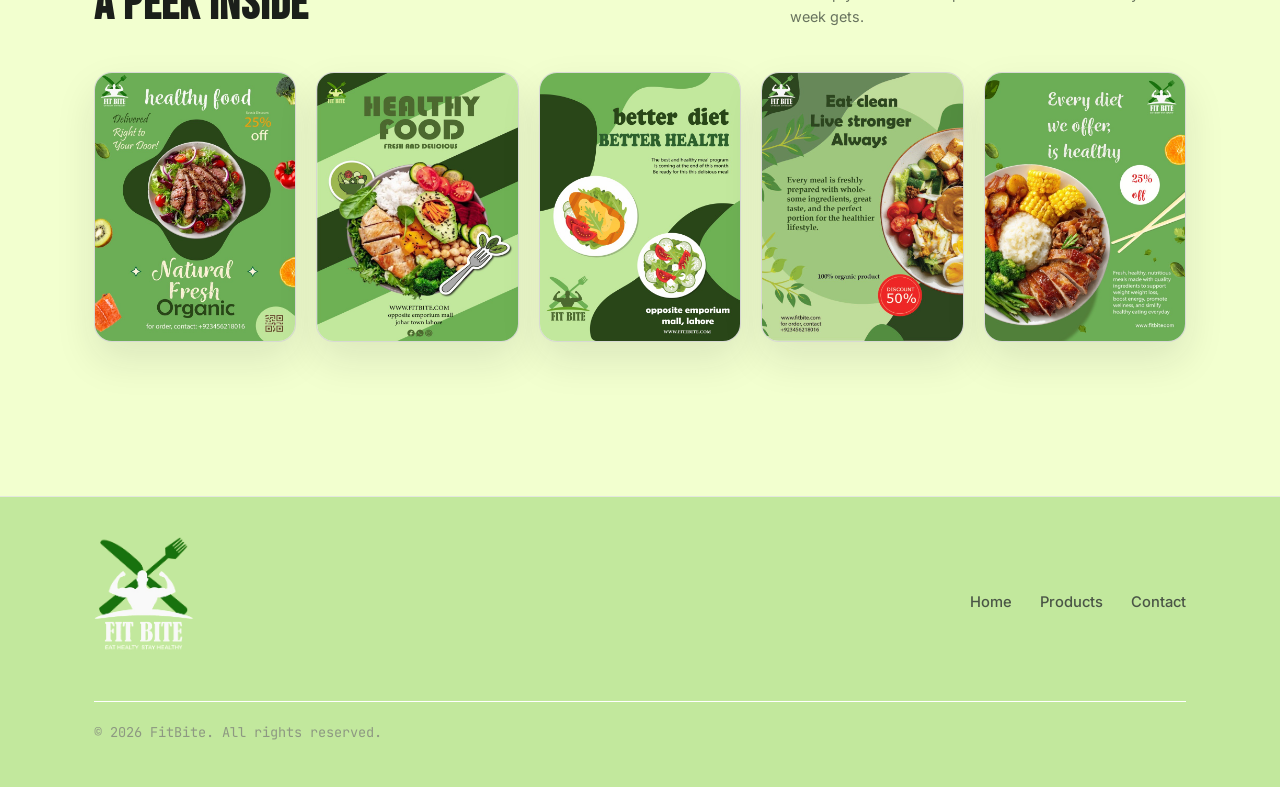
==== commit 0e36de42: "Update index.html" ====
--- a/index.html
+++ b/index.html
@@ -166,7 +166,7 @@
     <div class="footer-grid">
       <div>
         <a href="index.html" class="logo">
-          <img src="images/logo.png" style="max-width: 100px;">
+          <img src="https://alijaun36.github.io/fitbite/logo.png" style="max-width: 100px;">
         </a>
         <!-- <p class="muted" style="margin:0;max-width:32ch;">Diet meals, delivered. Built for the gym life.</p> -->
       </div>
